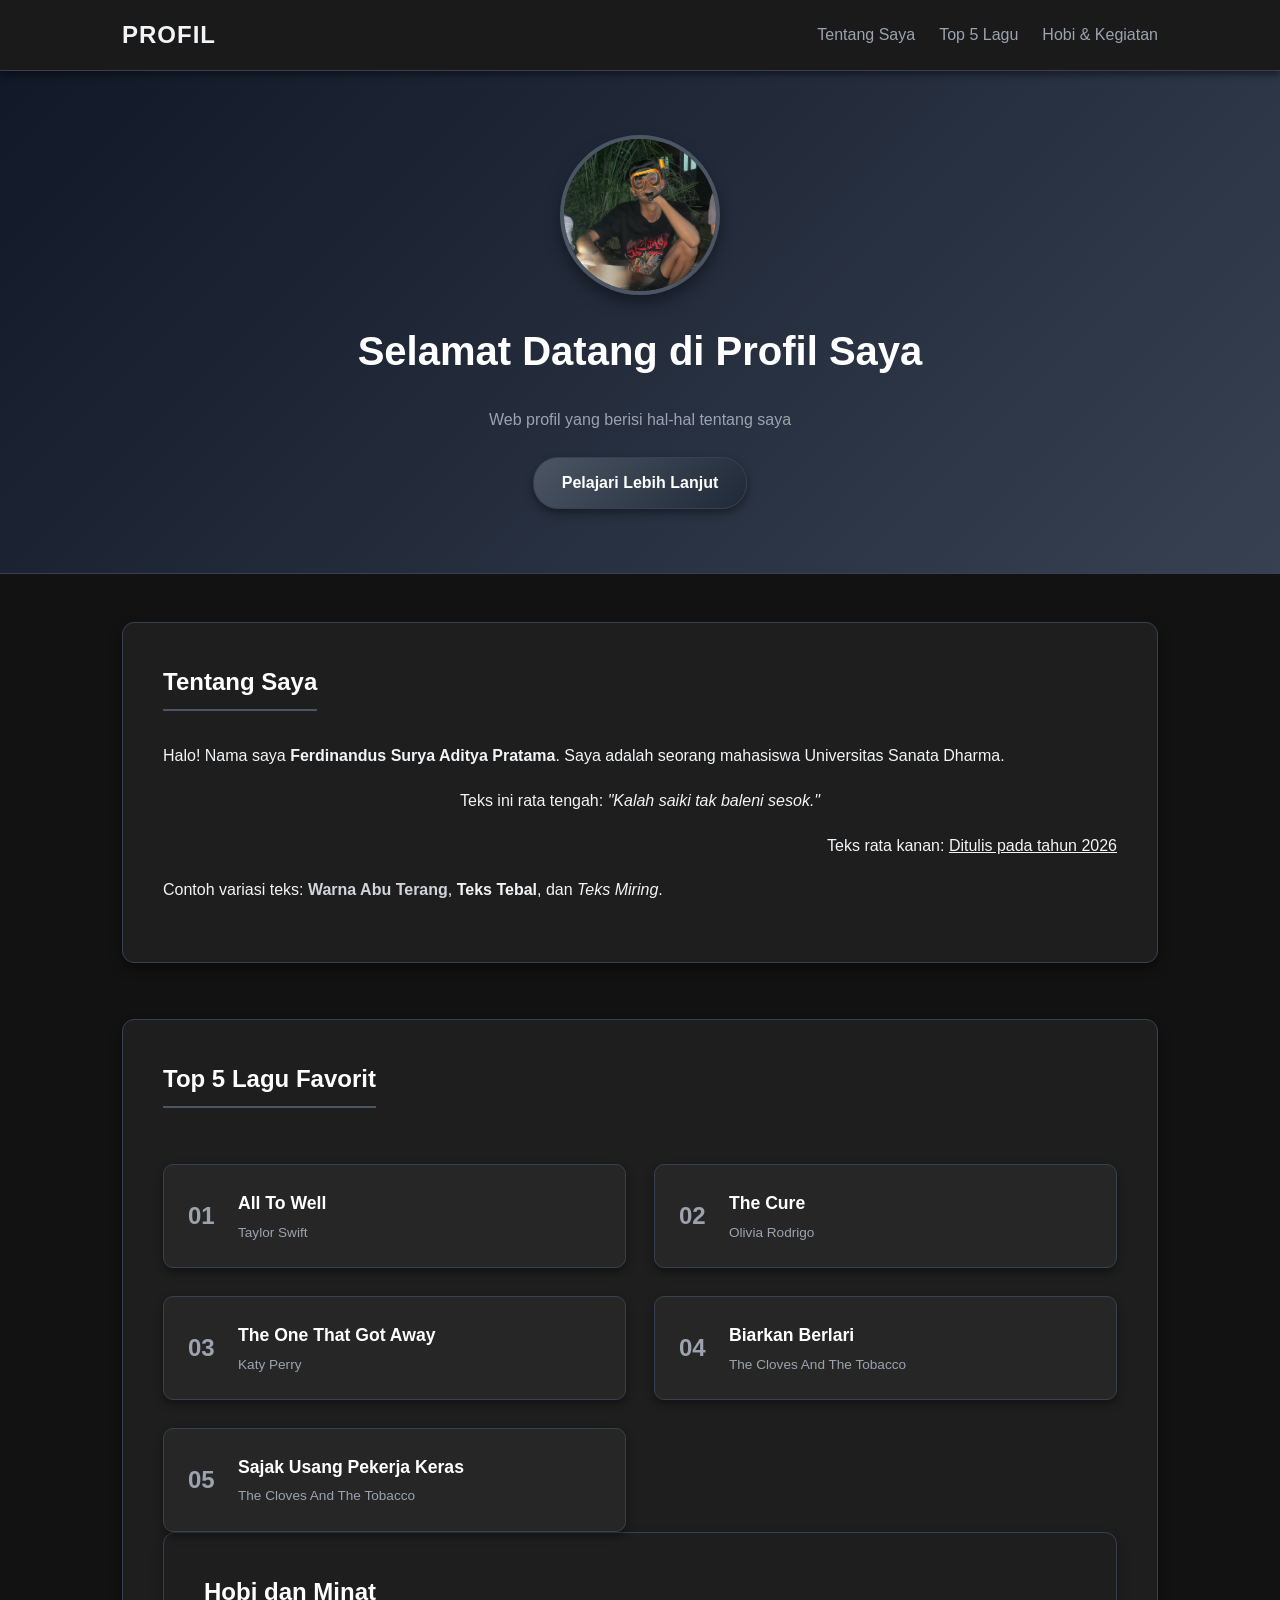
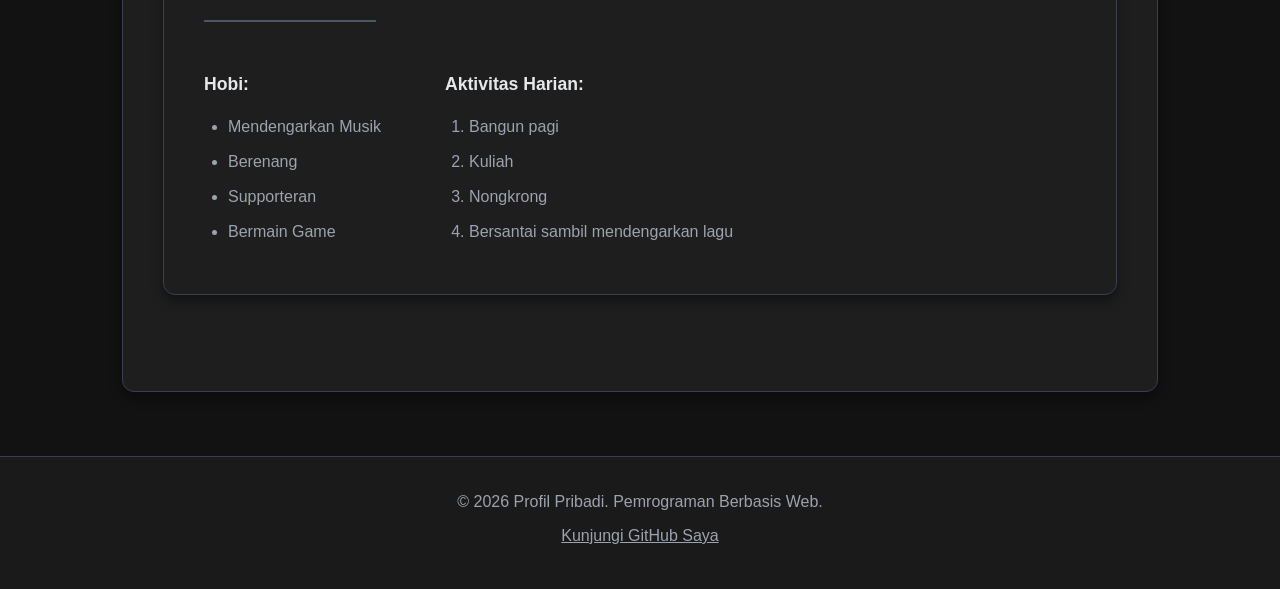
==== index.html @ 3fbb4fd7 "menambahkan file css" ====
<!DOCTYPE html>
<html lang="id">
<head>
  <meta charset="UTF-8">
  <meta name="viewport" content="width=device-width, initial-scale=1.0">
  <title>Profil Ferdinnds</title>
  <link rel="stylesheet" href="style.css">
</head>
<body>

  <header>
    <nav>
      <div class="logo">PROFIL</div>
      <ul>
        <li><a href="#tentang">Tentang Saya</a></li>
        <li><a href="#lagu">Top 5 Lagu</a></li>
        <li><a href="#hobi">Hobi & Kegiatan</a></li>
      </ul>
    </nav>
  </header>

  <section class="hero">
    <div class="hero-container">
      <div class="profile-img-container">
        <img src="wongkeren.jpg" alt="Foto Profil Saya">
      </div>
      <h1>Selamat Datang di Profil Saya</h1>
      <p>Web profil yang berisi hal-hal tentang saya</p>
      <a href="#tentang" class="btn-contact">Pelajari Lebih Lanjut</a>
    </div>
  </section>

  <main>

    <section id="tentang" class="card-section text-formatting-demo">
      <h2 class="section-title">Tentang Saya</h2>
      <p class="text-left">
        Halo! Nama saya <strong>Ferdinandus Surya Aditya Pratama</strong>.
        Saya adalah seorang mahasiswa <stong>Universitas Sanata Dharma</strong>.
      </p>
      <p class="text-center">
        Teks ini rata tengah: <em>"Kalah saiki tak baleni sesok."</em>
      </p>
      <p class="text-right">
        Teks rata kanan: <u>Ditulis pada tahun 2026</u>
      </p>
      <p class="text-left">
        Contoh variasi teks: <span class="highlight-gray">Warna Abu Terang</span>, <b>Teks Tebal</b>, dan <i>Teks Miring</i>.
      </p>
    </section>

    <section id="lagu" class="card-section">
      <h2 class="section-title">Top 5 Lagu Favorit</h2>

      <div class="songs-grid">
        <div class="song-card">
          <div class="song-info">
            <span class="song-number">01</span>
            <div class="song-details">
              <h3>All To Well</h3>
              <p>Taylor Swift</p>
            </div>
          </div>
        </div>

        <div class="song-card">
          <div class="song-info">
            <span class="song-number">02</span>
            <div class="song-details">
              <h3>The Cure</h3>
              <p>Olivia Rodrigo</p>
            </div>
          </div>
        </div>

        <div class="song-card">
          <div class="song-info">
            <span class="song-number">03</span>
            <div class="song-details">
              <h3>The One That Got Away</h3>
              <p>Katy Perry</p>
            </div>
          </div>
        </div>

        <div class="song-card">
          <div class="song-info">
            <span class="song-number">04</span>
            <div class="song-details">
              <h3>Biarkan Berlari</h3>
              <p>The Cloves And The Tobacco</p>
            </div>
          </div>
        </div>


        <div class="song-card">
          <div class="song-info">
            <span class="song-number">05</span>
            <div class="song-details">
              <h3>Sajak Usang Pekerja Keras</h3>
              <p>The Cloves And The Tobacco</p>
            </div>
          </div>
        </div>
      </div>

    <section id="hobi" class="card-section">
      <h2 class="section-title">Hobi dan Minat</h2>
      <div class="lists-container">
        
        <div class="list-box">
          <h3>Hobi:</h3>
          <ul>
            <li>Mendengarkan Musik</li>
            <li>Berenang</li>
            <li>Supporteran</li>
            <li>Bermain Game</li>
          </ul>
        </div>

        <div class="list-box">
          <h3>Aktivitas Harian:</h3>
          <ol>
            <li>Bangun pagi</li>
            <li>Kuliah</li>
            <li>Nongkrong</li>
            <li>Bersantai sambil mendengarkan lagu</li>
          </ol>
        </div>

      </div>
    </section>

  </main>

  <footer>
    <p>&copy; 2026 Profil Pribadi. Pemrograman Berbasis Web.</p>
    <p><a href="https://github.com/ferdinnds/HTML-Git.git" target="_blank">Kunjungi GitHub Saya</a></p>
  </footer>

</body>
</html>
---- style.css ----
/* Reset dan Variable Declarations */

* {
  margin: 0;
  padding: 0;
  box-sizing: border-box;
  font-family: "Segoe UI", Tahoma, Geneva, Verdana, sans-serif;
}

:root {
  --bg-dark: #121212;
  --bg-card: #1e1e1e;
  --bg-card-hover: #2a2a2a;
  --text-main: #f3f4f6;
  --text-muted: #9ca3af;
  --accent-gray: #4b5563;
  --border-gray: #374151;
  --shadow-color: rgba(0, 0, 0, 0.4);
}

body {
  background-color: var(--bg-dark);
  color: var(--text-main);
  line-height: 1.6;
}

/* Navbar dan Navigation */
header {
  background-color: #1a1a1a;
  border-bottom: 1px solid var(--border-gray);
  position: sticky;
  top: 0;
  z-index: 100;
  box-shadow: 0 4px 6px var(--shadow-color);
}

nav {
  max-width: 1100px;
  margin: 0 auto;
  padding: 1rem 2rem;
  display: flex;
  justify-content: space-between;
  align-items: center;
}

.logo {
  font-size: 1.5rem;
  font-weight: 700;
  color: var(--text-main);
  letter-spacing: 1px;
}

nav ul {
  display: flex;
  list-style: none;
  gap: 1.5rem;
}

nav a {
  color: var(--text-muted);
  text-decoration: none;
  font-weight: 500;
  transition: color 0.3s ease;
}

nav a:hover {
  color: #ffffff;
}

/* Hero Section */
.hero {
  background: linear-gradient(135deg, #111827 0%, #374151 100%);
  padding: 4rem 2rem;
  text-align: center;
  border-bottom: 1px solid var(--border-gray);
}

.hero-container {
  max-width: 800px;
  margin: 0 auto;
  display: flex;
  flex-direction: column;
  align-items: center;
  gap: 1.5rem;
}

.profile-img-container {
  position: relative;
  width: 160px;
  height: 160px;
  border-radius: 50%;
  border: 4px solid var(--accent-gray);
  box-shadow: 0 8px 16px var(--shadow-color);
  overflow: hidden;
  transition:
    transform 0.3s ease,
    border-color 0.3s ease;
}

.profile-img-container:hover {
  transform: scale(1.05);
  border-color: #9ca3af;
}

.profile-img-container img {
  width: 100%;
  height: 100%;
  object-fit: cover;
}

.hero h1 {
  font-size: 2.5rem;
  color: #ffffff;
}

.hero p {
  color: var(--text-muted);
  max-width: 600px;
}

.btn-contact {
  display: inline-block;
  padding: 0.75rem 1.75rem;
  background: linear-gradient(135deg, #4b5563 0%, #1f2937 100%);
  color: #fff;
  text-decoration: none;
  border-radius: 25px;
  border: 1px solid var(--border-gray);
  font-weight: 600;
  box-shadow: 0 4px 10px var(--shadow-color);
  transition:
    transform 0.3s ease,
    background 0.3s ease;
}

.btn-contact:hover {
  transform: translateY(-3px);
  background: linear-gradient(135deg, #6b7280 0%, #374151 100%);
}

/* Main Content */
main {
  max-width: 1100px;
  margin: 3rem auto;
  padding: 0 2rem;
}

.card-section {
  background-color: var(--bg-card);
  border: 1px solid var(--border-gray);
  border-radius: 12px;
  padding: 2.5rem;
  margin-bottom: 3.5rem;
  box-shadow: 0 6px 12px var(--shadow-color);
}

.section-title {
  font-size: 1.5rem;
  margin-bottom: 2rem;
  color: #ffffff;
  border-bottom: 2px solid var(--accent-gray);
  padding-bottom: 0.5rem;
  display: inline-block;
}

/* Text Formating Section */
.text-formatting-demo p {
  margin-bottom: 1.2rem;
}

.text-left {
  text-align: left;
}
.text-center {
  text-align: center;
}
.text-right {
  text-align: right;
}
.highlight-gray {
  color: #d1d5db;
  font-weight: bold;
}

/* Top 5 Songs Section */
.songs-grid {
  display: grid;
  grid-template-columns: repeat(auto-fit, minmax(300px, 1fr));
  gap: 1.75rem;
  margin-top: 1.5rem;
}

.song-card {
  background-color: #262626;
  border: 1px solid var(--border-gray);
  border-radius: 10px;
  padding: 1.5rem;
  display: flex;
  flex-direction: column;
  gap: 0.75rem;
  box-shadow: 0 4px 8px var(--shadow-color);
  transition:
    transform 0.3s ease,
    background-color 0.3s ease;
}

.song-card:hover {
  transform: translateY(-5px);
  background-color: var(--bg-card-hover);
  border-color: #6b7280;
}

.song-info {
  display: flex;
  align-items: center;
  gap: 1.25rem;
}

.song-number {
  font-size: 1.5rem;
  font-weight: 700;
  color: #9ca3af;
  width: 30px;
}

.song-details h3 {
  font-size: 1.1rem;
  color: #ffffff;
  margin-bottom: 0.25rem;
}

.song-details p {
  font-size: 0.85rem;
  color: var(--text-muted);
}

/* Lists Section (HOBI dan MINAT) */
.lists-container {
  display: flex;
  gap: 4rem;
  flex-wrap: wrap;
  margin-top: 1rem;
}

.list-box h3 {
  font-size: 1.1rem;
  margin-bottom: 1rem;
  color: #e5e7eb;
}

.list-box ul,
.list-box ol {
  padding-left: 1.5rem;
  color: var(--text-muted);
}

.list-box li {
  margin-bottom: 0.6rem;
}

/* Footer Section */
footer {
  background-color: #1a1a1a;
  border-top: 1px solid var(--border-gray);
  text-align: center;
  padding: 2rem;
  color: var(--text-muted);
  margin-top: 4rem;
}

footer p {
  margin-bottom: 0.5rem;
}

footer a {
  color: #9ca3af;
  text-decoration: underline;
  transition: color 0.3s ease;
}

footer a:hover {
  color: #ffffff;
}

/* Media Queries */
@media (max-width: 768px) {
  nav {
    flex-direction: column;
    gap: 1rem;
  }

  .hero h1 {
    font-size: 2rem;
  }

  .songs-grid {
    grid-template-columns: 1fr;
  }

  .lists-container {
    gap: 2.5rem;
  }
}
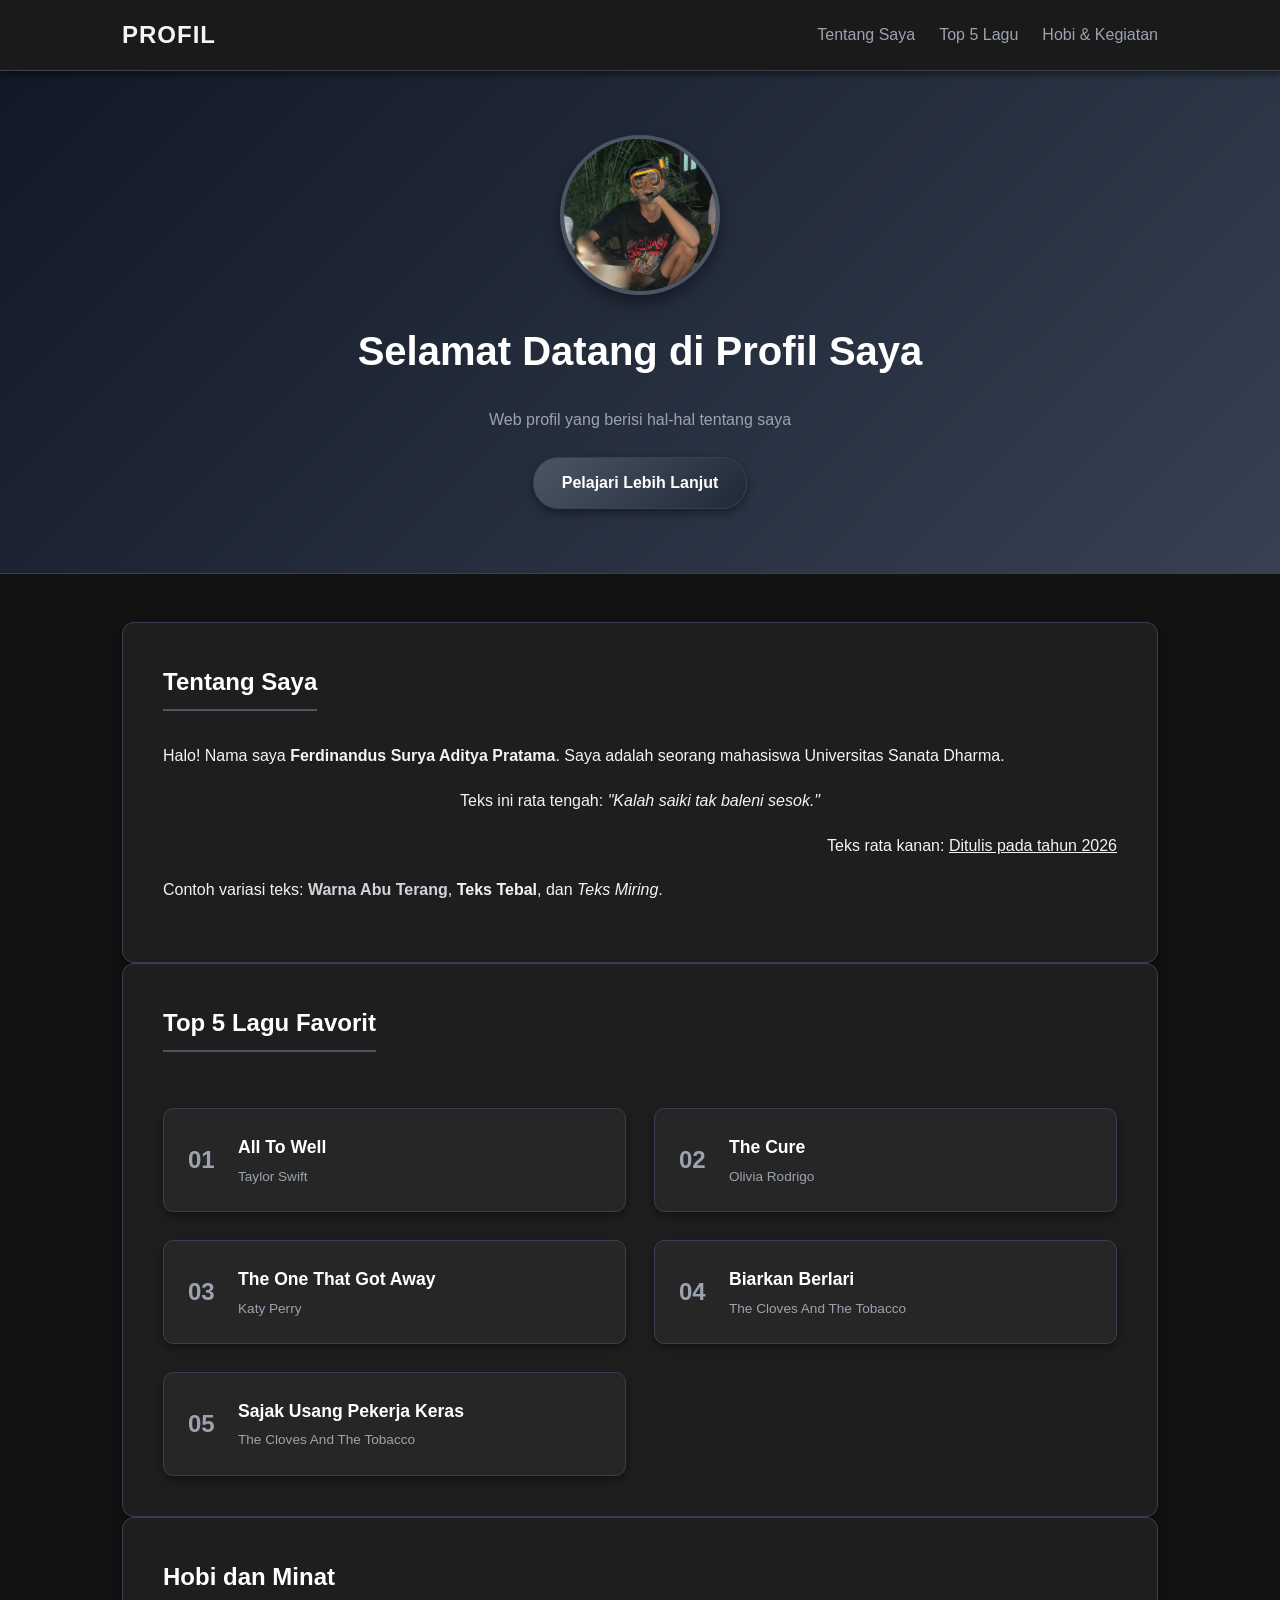
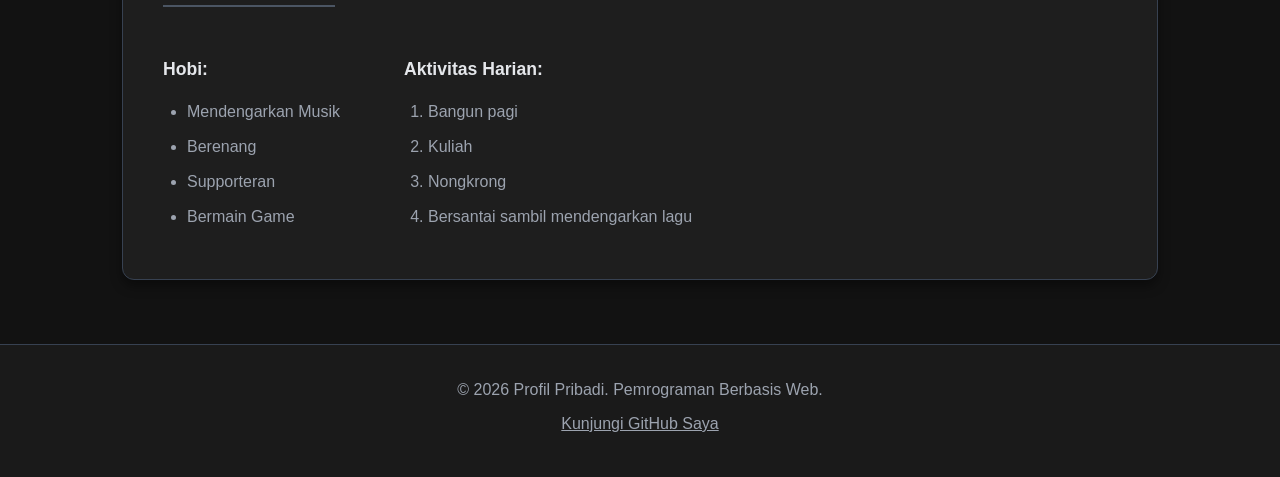
==== commit 54257618: "memperbaiki section" ====
--- a/index.html
+++ b/index.html
@@ -104,6 +104,7 @@
           </div>
         </div>
       </div>
+    </section>
 
     <section id="hobi" class="card-section">
       <h2 class="section-title">Hobi dan Minat</h2>
@@ -128,7 +129,6 @@
             <li>Bersantai sambil mendengarkan lagu</li>
           </ol>
         </div>
-
       </div>
     </section>
 
--- a/style.css
+++ b/style.css
@@ -145,12 +145,13 @@
   padding: 0 2rem;
 }
 
+/* Card Section */
 .card-section {
   background-color: var(--bg-card);
   border: 1px solid var(--border-gray);
   border-radius: 12px;
   padding: 2.5rem;
-  margin-bottom: 3.5rem;
+  margin-bottom: 4 rem;
   box-shadow: 0 6px 12px var(--shadow-color);
 }
 
@@ -168,18 +169,10 @@
   margin-bottom: 1.2rem;
 }
 
-.text-left {
-  text-align: left;
-}
-.text-center {
-  text-align: center;
-}
-.text-right {
-  text-align: right;
-}
-.highlight-gray {
-  color: #d1d5db;
-  font-weight: bold;
+.text-left {text-align: left;}
+.text-center {text-align: center;}
+.text-right {text-align: right;}
+.highlight-gray {color: #d1d5db;font-weight: bold;
 }
 
 /* Top 5 Songs Section */
@@ -248,8 +241,7 @@
   color: #e5e7eb;
 }
 
-.list-box ul,
-.list-box ol {
+.list-box ul, .list-box ol {
   padding-left: 1.5rem;
   color: var(--text-muted);
 }
